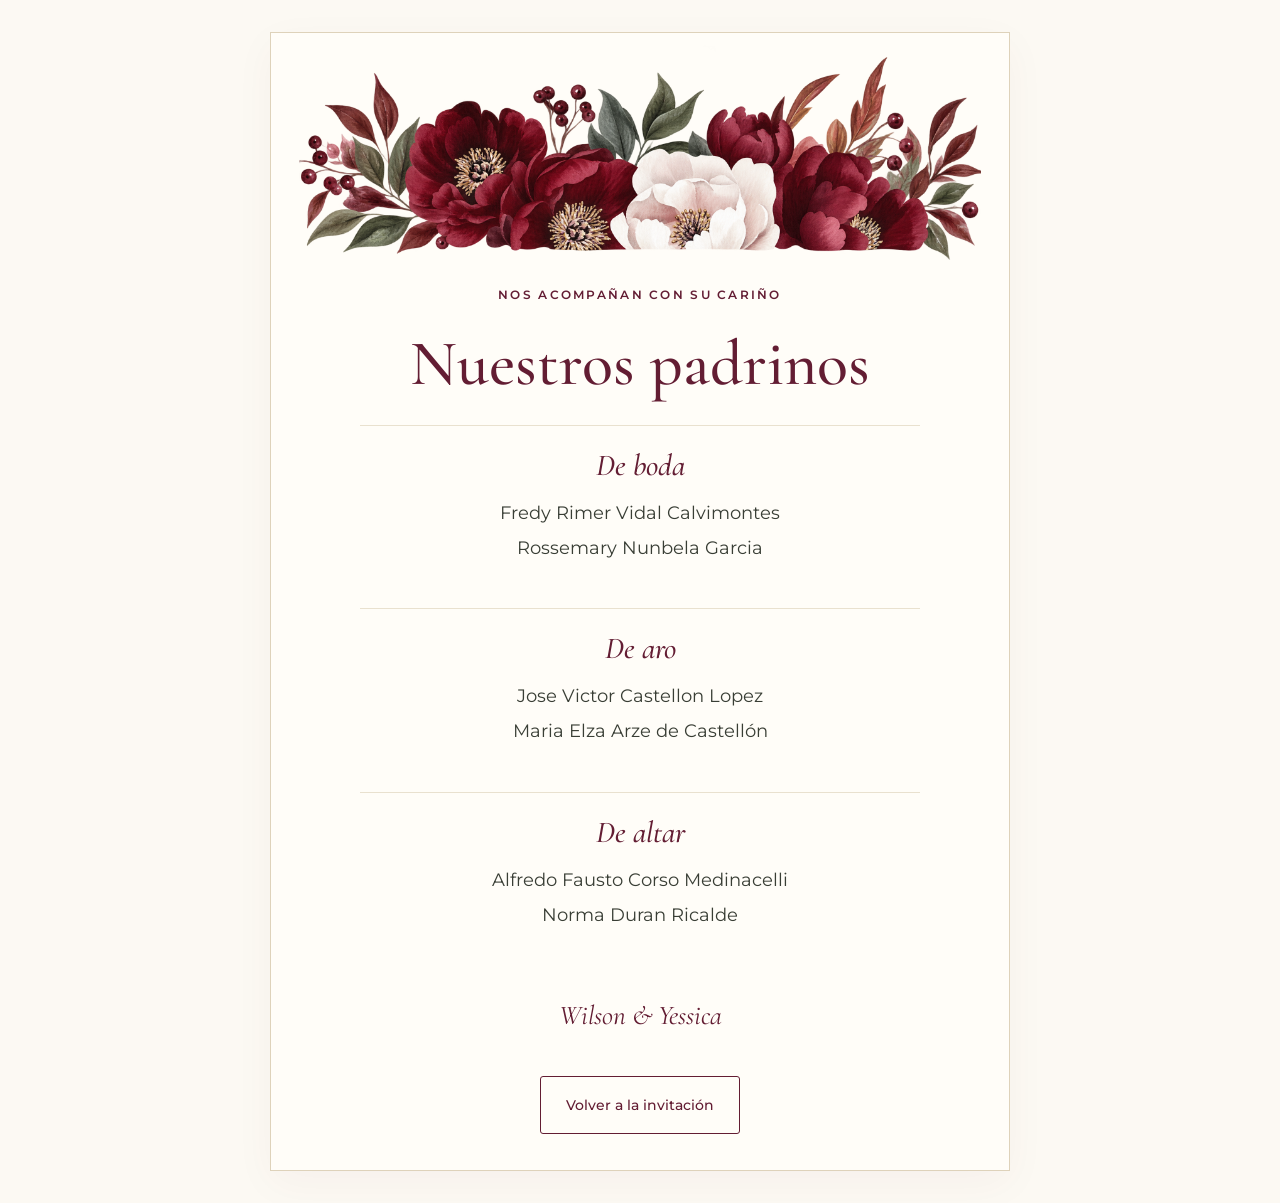
==== padrinos.html @ 0f75738a "Add files via upload" ====
<!doctype html>
<html lang="es"><head><meta charset="utf-8"><meta name="viewport" content="width=device-width,initial-scale=1"><meta name="theme-color" content="#631d33"><title>Nuestros padrinos · Wilson & Yessica</title><link rel="stylesheet" href="estilo.css?v=padrinos-6"><style>
.sponsor-sheet{width:min(92%,740px);margin:32px auto;padding:0 28px 36px;text-align:center;border:1px solid #a88a5360;background:#fffdf8;box-shadow:0 12px 40px #631d330a}.sheet-flowers{display:block;width:100%;height:auto;margin:0 auto 24px}.sponsor-sheet h1{color:var(--wine);font-size:clamp(2.6rem,9vw,4rem);margin-bottom:28px}.sponsor-sheet .sponsor-grid{display:grid;grid-template-columns:1fr;gap:0;max-width:560px;margin:auto}.sponsor-grid>div{padding:24px 0;border-top:1px solid #a88a5340}.sponsor-sheet h3{font-style:italic;margin-bottom:14px;font-size:1.9rem}.sponsor-sheet .sponsor-grid p{font-size:clamp(1rem,3.8vw,1.15rem);line-height:1.9;overflow-wrap:break-word}.sponsor-sheet .outline{margin-top:20px}.sheet-signature{font:italic 1.7rem var(--serif);color:var(--wine);margin:24px auto}@media(max-width:400px){.sponsor-sheet{padding:0 18px 28px;margin:18px auto}}
</style></head><body><main class="sponsor-sheet"><img class="sheet-flowers" src="flores-canva.png" alt="" width="1536" height="512"><p class="eyebrow">NOS ACOMPAÑAN CON SU CARIÑO</p><h1>Nuestros padrinos</h1><div class="sponsor-grid"><div><h3>De boda</h3><p>Fredy Rimer Vidal Calvimontes<br>Rossemary Nunbela Garcia</p></div><div><h3>De aro</h3><p>Jose Victor Castellon Lopez<br>Maria Elza Arze de Castellón</p></div><div><h3>De altar</h3><p>Alfredo Fausto Corso Medinacelli<br>Norma Duran Ricalde</p></div></div><p class="sheet-signature">Wilson &amp; Yessica</p><a class="outline" href="index.html#padrinos-access">Volver a la invitación</a></main></body></html>
---- estilo.css ----
@import url('https://fonts.googleapis.com/css2?family=Cormorant+Garamond:ital,wght@0,400;0,500;0,600;1,400;1,500&family=Montserrat:wght@400;500;600&display=swap');
:root{--wine:#631d33;--rose:#9c5267;--ivory:#fcf9f3;--ink:#393e35;--gold:#a88a53;--green:#52664d;--serif:'Cormorant Garamond',Georgia,serif;--sans:'Montserrat',Arial,sans-serif;color-scheme:light}*{box-sizing:border-box}html{scroll-behavior:smooth}body{margin:0;background:var(--ivory);color:var(--ink);font:16px/1.8 var(--sans)}[hidden]{display:none!important}button,a{-webkit-tap-highlight-color:transparent}button{cursor:pointer;font:inherit}a{color:inherit}button:focus-visible,a:focus-visible{outline:3px solid var(--rose);outline-offset:6px}h1,h2,h3,p{margin-top:0}h1,h2,h3{font-family:var(--serif);font-weight:500;line-height:1.05}h2{font-size:clamp(2.6rem,6vw,4.1rem);color:var(--wine);margin-bottom:35px}h2 em{font-weight:400}h3{font-size:2rem;color:var(--wine)}.eyebrow{font-size:.75rem;letter-spacing:.19em;line-height:1.8;font-weight:600;color:var(--wine);margin:0 0 24px}.cover{min-height:100vh;min-height:100svh;background:linear-gradient(#fff9ee18,#fff9ee18),url('paisaje.jpg') center/cover;display:grid;place-items:center;padding:40px 24px;text-align:center;isolation:isolate}.cover-inner{width:min(100%,660px)}.cover h1{font-size:clamp(2.7rem,7vw,4.9rem);color:var(--wine);margin-bottom:20px;text-shadow:0 1px 14px #fff}.cover h1 span{font-style:italic;font-weight:400;color:var(--gold)}.cover-date{font-size:.8rem;letter-spacing:.2em;color:var(--wine);font-weight:600}.cover-note{font:italic 1.15rem/1.5 var(--serif);margin:24px 0 0;color:#4c3e37}.envelope{position:relative;isolation:isolate;width:min(100%,390px);aspect-ratio:1.55;background:#522332;margin:60px auto 40px;perspective:1000px;border-radius:5px;box-shadow:0 24px 38px #42162640}.letter{position:absolute;inset:8% 7%;padding-top:24px;background:#fff9ec;color:var(--wine);font:italic 1.8rem var(--serif);border:1px solid var(--gold);transition:transform .8s .25s}.letter span{display:block;font:.85rem var(--sans);margin-top:12px;letter-spacing:.2em}.pocket{position:absolute;inset:0;z-index:3;background:linear-gradient(135deg,#9a4058,#672037 60%,#52182c);clip-path:polygon(0 0,50% 54%,100% 0,100% 100%,0 100%);border-radius:0 0 5px 5px}.flap{position:absolute;inset:0;z-index:4;background:linear-gradient(#792b42,#a64e64);clip-path:polygon(0 0,100% 0,50% 56%);transform-origin:top;backface-visibility:hidden;transition:transform .85s ease}.seal{position:absolute;z-index:5;left:50%;top:47%;transform:translate(-50%,-50%);width:66px;height:66px;display:flex;align-items:center;justify-content:center;gap:1px;border-radius:50%;background:linear-gradient(145deg,#ebd6a4,#b49050);border:4px double #9e7b42;color:#614221;box-shadow:0 4px 10px #35112760;font:1.25rem var(--serif);transition:opacity .25s}.seal span{font-size:.8rem}.opening .seal{opacity:0}.opening .flap{transform:rotateX(180deg)}.opening .letter{transform:translateY(-35%)}.opening .cover-inner{animation:leave .35s .85s both}.primary,.outline{display:inline-flex;align-items:center;justify-content:center;gap:16px;text-decoration:none;font:500 .85rem/1.5 var(--sans);padding:18px 25px;min-height:54px;border:1px solid var(--wine);border-radius:3px;transition:background .2s,transform .2s}.primary{background:var(--wine);color:#fff9ed;box-shadow:0 7px 20px #631d3322}.primary:hover{background:#852a45;transform:translateY(-2px)}.outline{color:var(--wine);background:transparent}.outline:hover{background:#631d330c}.primary span{font-size:1.35rem}.section{padding:82px 24px;text-align:center;max-width:1040px;margin:auto}.hero{padding-top:75px;padding-bottom:30px}.hero h2{font-size:clamp(4.5rem,12vw,7rem);line-height:.95;margin-bottom:24px}.hero h2 span{font-size:.65em;font-style:italic;color:var(--gold)}.hero-date{font-size:.8rem;letter-spacing:.06em}.portrait{position:relative;width:min(100%,410px);aspect-ratio:2/3;margin:30px auto 10px}.couple{position:absolute;left:8%;top:13%;width:84%;height:73%;padding-top:12%;background:#e8dfc7;border-radius:50%;object-fit:cover;object-position:50% 38%}.floral-frame{position:absolute;inset:0;width:100%;height:100%;object-fit:contain;pointer-events:none}.quote{font:italic clamp(1.35rem,4vw,1.75rem)/1.5 var(--serif);max-width:650px;margin:10px auto 30px}.divider{display:flex;align-items:center;gap:24px;justify-content:center;color:var(--gold);font-size:1.5rem}.divider::before,.divider::after{content:'';height:1px;width:100px;background:#a88a5366}.blessing{padding-top:36px}.parents{display:grid;grid-template-columns:1fr 1fr;gap:30px;max-width:700px;margin:0 auto 35px}.parents p{font:1.45rem/1.35 var(--serif)}.parents span{color:var(--gold)}.intro{font-size:.9rem;max-width:630px;margin:auto}.date-section{background:#f3eee5;max-width:none}.date-section h2{max-width:630px;margin-left:auto;margin-right:auto}.calendar{max-width:385px;margin:36px auto 14px;padding:24px 22px 25px;border:1px solid #a88a5370;background:#fffdf8;box-shadow:0 10px 40px #6b4c2420}.month{font:2.15rem var(--serif);color:var(--wine);margin-bottom:25px}.month span{font: .8rem var(--sans);letter-spacing:.1em;display:block;margin-top:10px}.weekdays,.days{display:grid;grid-template-columns:repeat(7,1fr);gap:6px}.weekdays{font-size:.7rem;color:var(--green);margin-bottom:13px}.days span{position:relative;display:grid;place-items:center;min-height:38px;font-size:.85rem;isolation:isolate}.wedding-day{color:white;font-weight:600}.wedding-day::before{content:'♥';position:absolute;font:51px/1 Georgia,serif;color:var(--wine);z-index:-1;top:-3px;left:50%;transform:translateX(-50%)}.date-caption{font:italic 1.4rem var(--serif);color:var(--wine)}.count-label{font-size:.85rem;margin:35px 0 16px}.countdown{display:flex;justify-content:center;gap:clamp(14px,5vw,40px);font-variant-numeric:tabular-nums}.countdown strong{display:block;font:500 clamp(2.2rem,7vw,3.4rem)/1.2 var(--serif);color:var(--wine);min-width:2ch}.countdown span{font-size:.64rem;letter-spacing:.1em;text-transform:uppercase}.continuation{font:italic 1.3rem/1.6 var(--serif);margin:38px auto 0;max-width:500px}.continuation strong{font-weight:600}.event-grid{display:grid;grid-template-columns:1fr 1fr;gap:30px;margin-top:45px}.event{padding:25px 25px 35px;border-top:1px solid var(--gold);display:flex;flex-direction:column;align-items:center}.event-number{font:italic 3rem var(--serif);color:#ab8c5755;margin-bottom:16px}.event .eyebrow{margin-bottom:18px}.event h3{margin-bottom:25px}.event p{font-size:.85rem}.event .venue{font:600 1.25rem/1.45 var(--serif)}.event .outline{margin-top:auto}.civil{color:var(--wine);font-weight:500}.sponsors{border-top:1px solid #a88a5344;padding-top:55px}.sponsor-grid{display:grid;grid-template-columns:repeat(3,1fr);gap:30px}.sponsor-grid h3{font-style:italic;font-size:1.5rem;margin-bottom:14px}.sponsor-grid p{font-size:.82rem;line-height:1.9}.rsvp{max-width:none;background:var(--wine);color:var(--ivory);padding:75px 24px}.rsvp .eyebrow{color:#e3c89b}.rsvp h2{color:#fff8ed}.rsvp>p:not(.eyebrow){max-width:480px;margin-left:auto;margin-right:auto;font-size:.9rem}.rsvp .primary{background:#fff8ed;color:var(--wine);margin-top:14px}.rsvp .questions{margin-top:42px;margin-bottom:8px;font:italic 1.4rem var(--serif)!important}.contact{font-size:.85rem;text-underline-offset:6px}.pending{padding:14px;border:1px solid #d7b88b66}footer{text-align:center;padding:50px 24px 65px;background:#eee8dc}footer .footer-names{font:italic 2.1rem var(--serif);color:var(--wine);margin-bottom:12px}footer p{font-size:.8rem}footer>span{font-size:.65rem;letter-spacing:.2em;color:#776744}.music-button{position:fixed;bottom:max(18px,env(safe-area-inset-bottom));right:max(18px,env(safe-area-inset-right));z-index:15;border:1px solid #baa77e;background:#fffaf0f2;color:var(--wine);box-shadow:0 4px 20px #32102425;border-radius:30px;min-height:48px;padding:10px 17px;font-size:1.1rem}.music-button span{font-size:.7rem;margin-left:5px}#petals{position:fixed;inset:0;pointer-events:none;z-index:10;overflow:hidden}#petals i{position:absolute;top:-35px;width:var(--size);height:calc(var(--size)*1.35);border-radius:80% 0 80% 35%;background:linear-gradient(135deg,#d99caa,#8c354e);opacity:.45;animation:fall linear infinite}#petals.paused i{animation-play-state:paused}.noscript{padding:20px;text-align:center}@keyframes fall{0%{transform:translate3d(0,-30px,0) rotate(0)}100%{transform:translate3d(var(--drift),110vh,0) rotate(360deg)}}@keyframes leave{to{opacity:0;transform:translateY(-20px)}}@media(max-width:650px){.section{padding:62px 22px}.hero{padding-bottom:25px}.cover{padding:40px 25px;background-position:center}.cover h1{max-width:340px;margin-left:auto;margin-right:auto;font-size:3.3rem}.cover h1 span{display:block;font-size:.6em;line-height:1.1}.cover .eyebrow{margin-bottom:18px}.envelope{margin-top:42px;margin-bottom:30px}.cover-note{font-size:1.05rem}.parents{gap:16px}.parents p{font-size:1.2rem}.event-grid{grid-template-columns:1fr;gap:28px}.event{padding-left:10px;padding-right:10px}.sponsor-grid{grid-template-columns:1fr;gap:20px}.sponsor-grid p{font-size:.88rem}.portrait{margin-top:10px}.hero-date{font-size:.72rem}.music-button{right:12px;bottom:12px}.rsvp{padding-bottom:80px}}@media(prefers-reduced-motion:reduce){html{scroll-behavior:auto}*,*::before,*::after{animation:none!important;transition:none!important}#petals{display:none}}


/* Flores inspiradas en la referencia de Canva a lo largo de la invitación. */
.section{position:relative}
.hero{padding-top:0}
.floral-crown{width:min(100% + 48px,780px);margin:0 auto 36px;max-height:230px;overflow:hidden}
.floral-crown img{display:block;width:100%;height:auto;transform:rotate(180deg)}
.floral-divider{width:min(100%,650px);margin:36px auto -30px;line-height:0;pointer-events:none;transform-origin:50% 100%;animation:botanical-sway 8s ease-in-out infinite alternate}
.floral-divider img{width:100%;height:auto;object-fit:contain;display:block}
.love-note{position:relative;max-width:570px;margin:44px auto 0;padding:24px 12px 0;font:italic clamp(1.35rem,4vw,1.8rem)/1.5 var(--serif);color:var(--wine)}
.love-note::before{content:'♡';display:block;font:1.65rem Georgia,serif;color:var(--gold);margin-bottom:14px}
.rsvp .love-note{font:italic clamp(1.35rem,4vw,1.8rem)/1.5 var(--serif)!important;color:#fff6e9;max-width:570px!important;margin-top:45px}
.rsvp .floral-divider{margin-bottom:-75px}
.scroll-reveal{opacity:0;transform:translateY(22px);transition:opacity .85s ease,transform .85s cubic-bezier(.2,.7,.25,1)}
.scroll-reveal.is-visible{opacity:1;transform:none}
.hero h2{animation:names-arrive 1.1s ease both}
.portrait{animation:portrait-arrive 1.2s ease both}
.event{transition:box-shadow .3s,background .3s,transform .85s,opacity .85s}
.event:hover{background:#fffdf8;box-shadow:0 12px 35px #631d3310}
.wedding-day::before{animation:heart-beat 2.8s ease-in-out infinite}
.seal{animation:seal-glow 3s ease-in-out infinite}
.primary{transition:background .25s,transform .25s,box-shadow .25s}
.primary:hover{box-shadow:0 10px 26px #631d3340}
@keyframes botanical-sway{from{transform:rotate(-.6deg)}to{transform:rotate(.6deg)}}
@keyframes names-arrive{from{opacity:0;transform:translateY(18px)}to{opacity:1;transform:none}}
@keyframes portrait-arrive{from{opacity:0;transform:scale(.96)}to{opacity:1;transform:scale(1)}}
@keyframes heart-beat{0%,70%,100%{transform:translateX(-50%) scale(1)}15%{transform:translateX(-50%) scale(1.12)}30%{transform:translateX(-50%) scale(1)}45%{transform:translateX(-50%) scale(1.07)}}
@keyframes seal-glow{0%,100%{box-shadow:0 4px 10px #35112760}50%{box-shadow:0 4px 22px #e6c58890}}
@media(max-width:650px){.hero{padding-top:0}.floral-crown{width:calc(100% + 44px);max-height:150px;margin-left:-22px;margin-bottom:24px}.floral-divider{width:calc(100% + 22px);max-width:none;margin-left:-11px;margin-bottom:-20px}.rsvp .floral-divider{margin-bottom:-80px}.love-note{padding-left:8px;padding-right:8px;margin-top:30px}}
@media(prefers-reduced-motion:reduce){.scroll-reveal{opacity:1;transform:none}*,*::before,*::after{animation:none!important;transition:none!important}}

/* Tres momentos de la celebración. */
@media(min-width:900px){.event-grid{grid-template-columns:repeat(3,minmax(0,1fr));gap:20px}.event{padding-left:12px;padding-right:12px}.event .outline{padding:15px 12px}}
@media(min-width:651px) and (max-width:899px){.event-grid{grid-template-columns:1fr;max-width:580px;margin-left:auto;margin-right:auto}}
/* Iconos de boda y mensaje de celebración solo para adultos. */
.wedding-icon{display:block;width:58px;height:58px;margin:0 auto 22px;color:var(--gold);flex-shrink:0}.event>.wedding-icon{color:var(--wine)}
.icon-small{display:inline-block;width:22px;height:22px;margin:0;color:currentColor}.outline .icon-small+span{font-size:inherit}
.adults-note{max-width:560px;margin:30px auto 34px;padding:30px 26px;border:1px solid #e3c89b70;border-radius:90px 90px 8px 8px;background:#ffffff06}
.adults-note>.wedding-icon{width:38px;height:38px;margin-bottom:16px;color:#e3c89b}.adults-note .eyebrow{font-size:.68rem;margin-bottom:18px}
.adults-note p:not(.eyebrow){font:italic 1.35rem/1.6 var(--serif);margin-bottom:16px}.adults-note p:last-child{font:.8rem/1.8 var(--sans);margin-bottom:0;color:#f0dfcf}
@media(max-width:650px){.adults-note{padding:28px 20px;border-radius:70px 70px 8px 8px}.wedding-icon{width:50px;height:50px}.icon-small{width:20px;height:20px}}

/* Papás sin conjunciones y cruz junto al nombre. */
.parents p{line-height:1.65}.parents .memory-name{display:inline-block;color:inherit;white-space:nowrap}.parents .memory-cross{display:inline;color:var(--gold);font-size:.8em;vertical-align:baseline;margin-left:.12em}
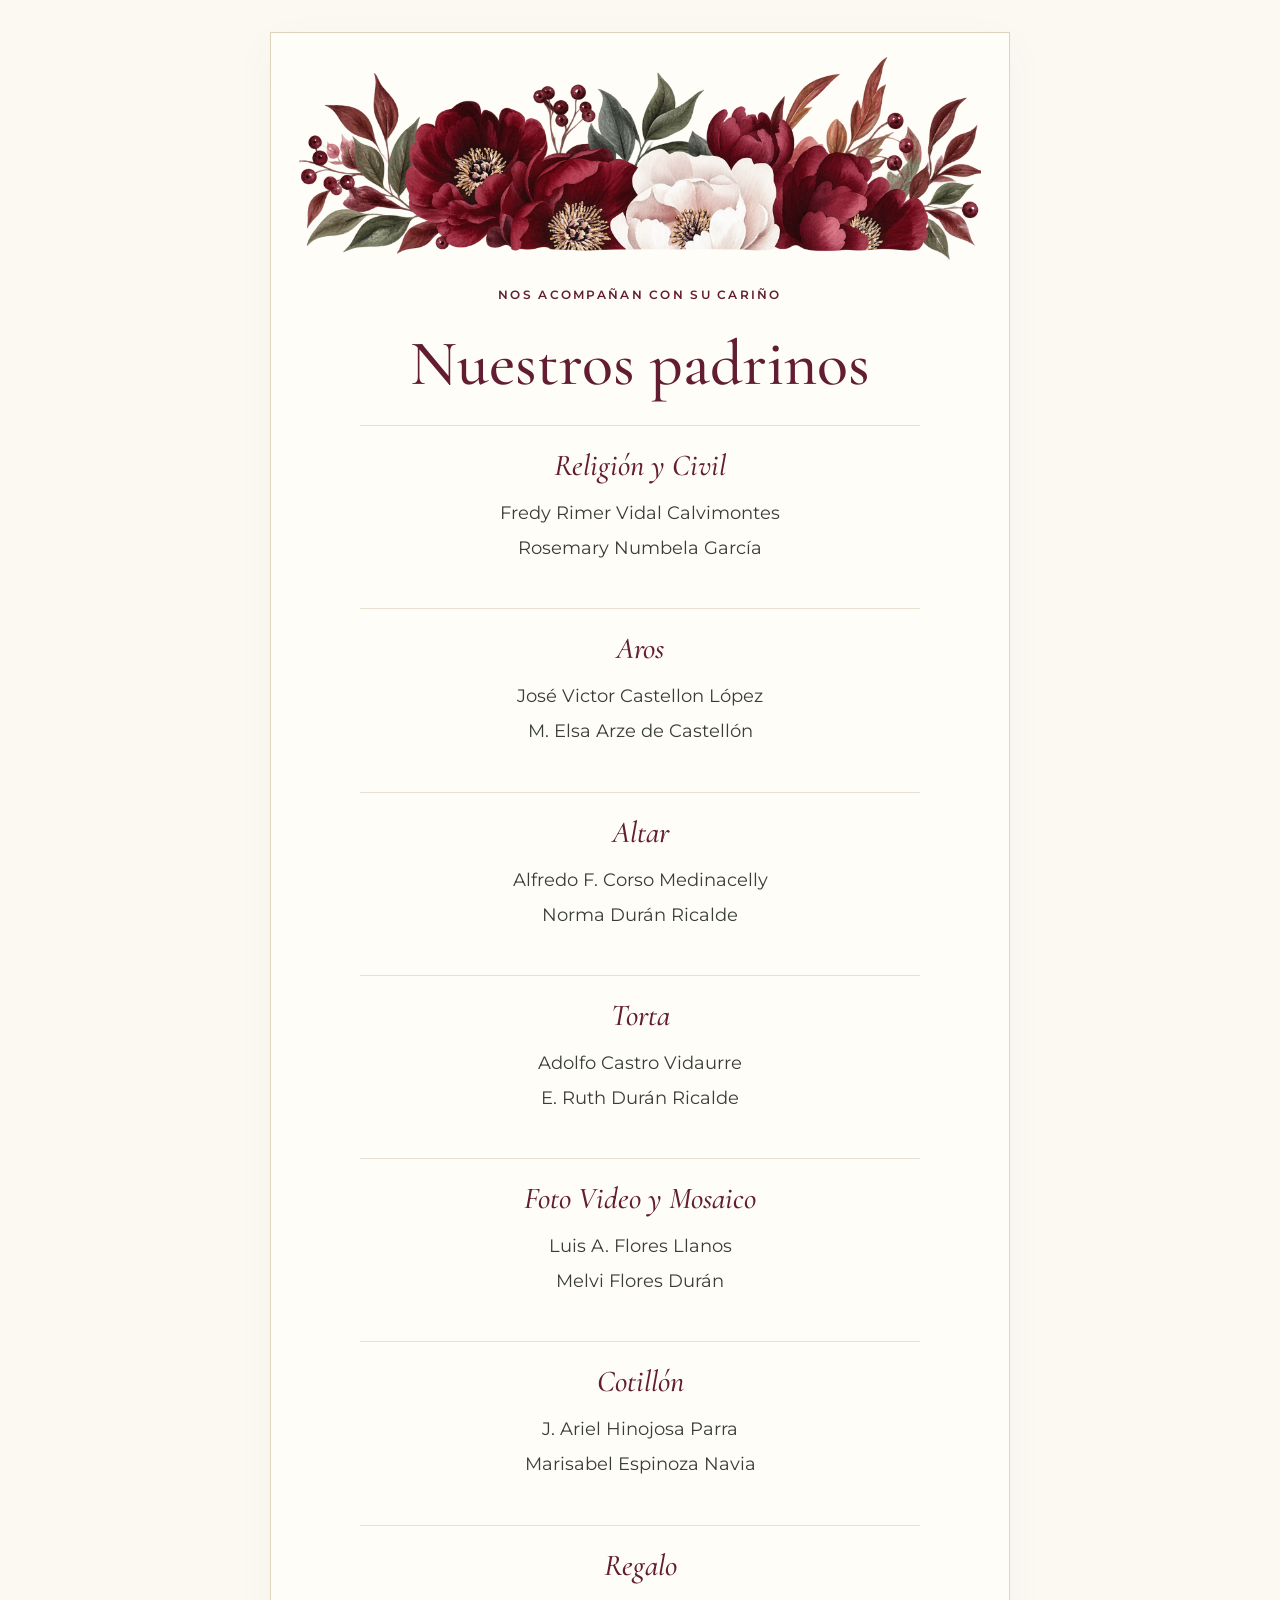
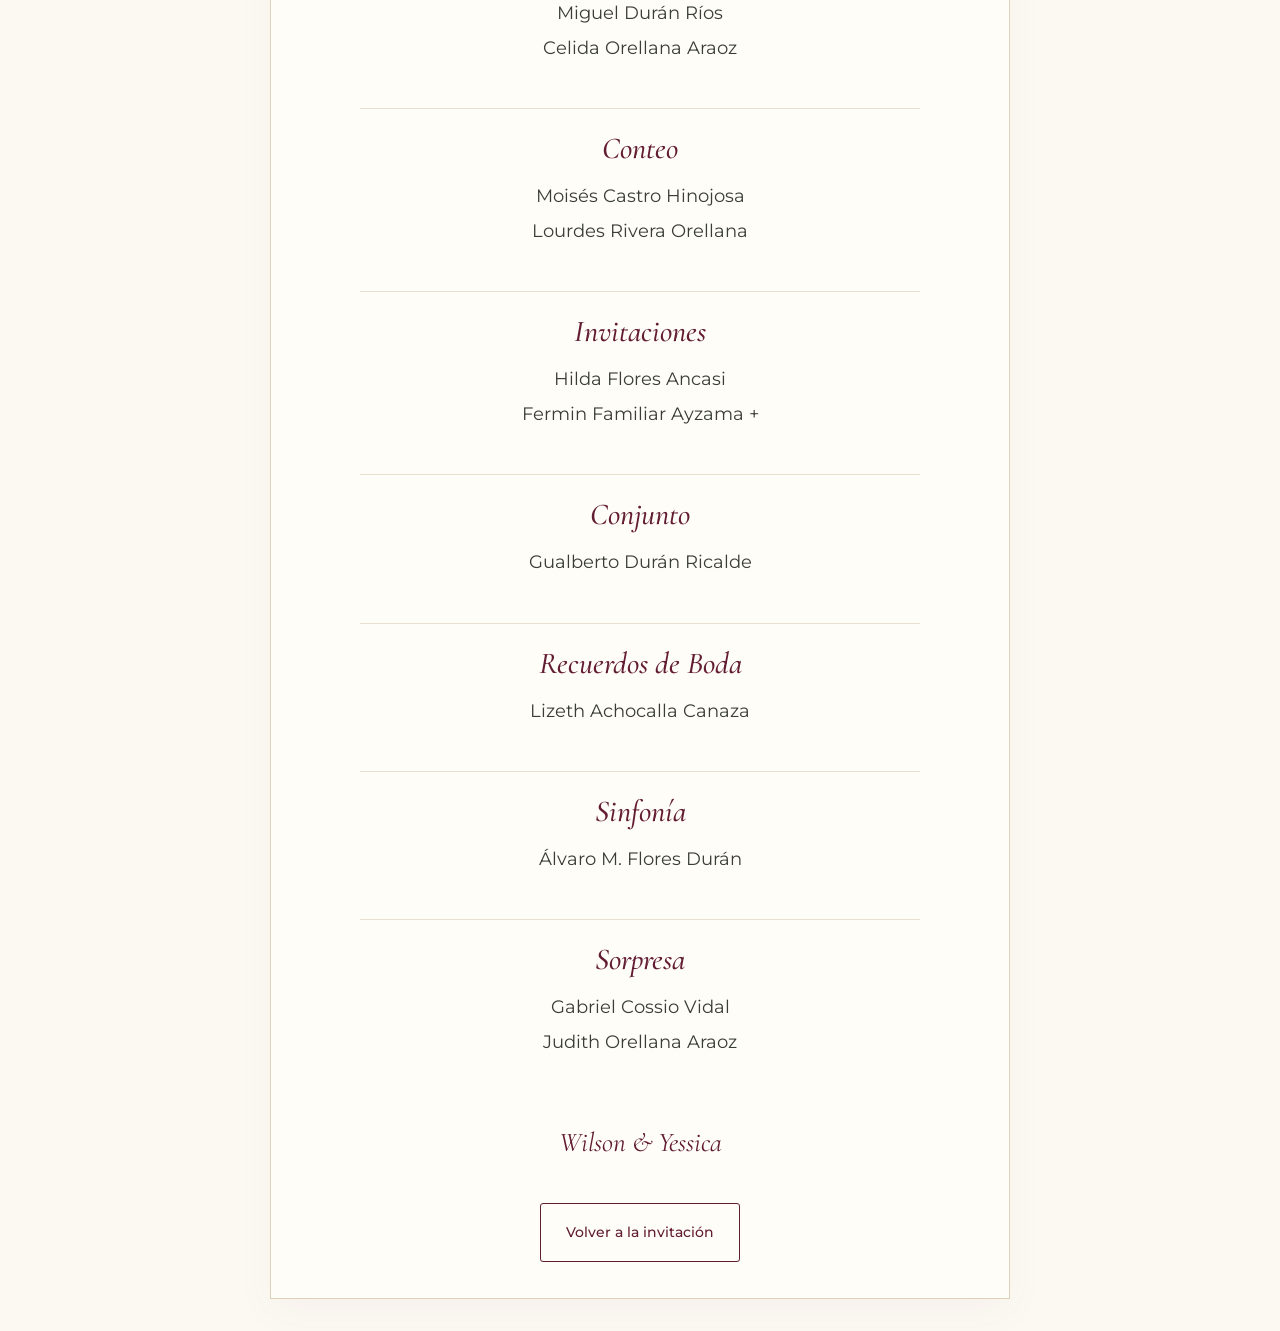
==== commit 982528a8: "Add files via upload" ====
--- a/padrinos.html
+++ b/padrinos.html
@@ -1,4 +1,4 @@
 <!doctype html>
 <html lang="es"><head><meta charset="utf-8"><meta name="viewport" content="width=device-width,initial-scale=1"><meta name="theme-color" content="#631d33"><title>Nuestros padrinos · Wilson & Yessica</title><link rel="stylesheet" href="estilo.css?v=padrinos-6"><style>
 .sponsor-sheet{width:min(92%,740px);margin:32px auto;padding:0 28px 36px;text-align:center;border:1px solid #a88a5360;background:#fffdf8;box-shadow:0 12px 40px #631d330a}.sheet-flowers{display:block;width:100%;height:auto;margin:0 auto 24px}.sponsor-sheet h1{color:var(--wine);font-size:clamp(2.6rem,9vw,4rem);margin-bottom:28px}.sponsor-sheet .sponsor-grid{display:grid;grid-template-columns:1fr;gap:0;max-width:560px;margin:auto}.sponsor-grid>div{padding:24px 0;border-top:1px solid #a88a5340}.sponsor-sheet h3{font-style:italic;margin-bottom:14px;font-size:1.9rem}.sponsor-sheet .sponsor-grid p{font-size:clamp(1rem,3.8vw,1.15rem);line-height:1.9;overflow-wrap:break-word}.sponsor-sheet .outline{margin-top:20px}.sheet-signature{font:italic 1.7rem var(--serif);color:var(--wine);margin:24px auto}@media(max-width:400px){.sponsor-sheet{padding:0 18px 28px;margin:18px auto}}
-</style></head><body><main class="sponsor-sheet"><img class="sheet-flowers" src="flores-canva.png" alt="" width="1536" height="512"><p class="eyebrow">NOS ACOMPAÑAN CON SU CARIÑO</p><h1>Nuestros padrinos</h1><div class="sponsor-grid"><div><h3>De boda</h3><p>Fredy Rimer Vidal Calvimontes<br>Rossemary Nunbela Garcia</p></div><div><h3>De aro</h3><p>Jose Victor Castellon Lopez<br>Maria Elza Arze de Castellón</p></div><div><h3>De altar</h3><p>Alfredo Fausto Corso Medinacelli<br>Norma Duran Ricalde</p></div></div><p class="sheet-signature">Wilson &amp; Yessica</p><a class="outline" href="index.html#padrinos-access">Volver a la invitación</a></main></body></html>+</style></head><body><main class="sponsor-sheet"><img class="sheet-flowers" src="flores-canva.png" alt="" width="1536" height="512"><p class="eyebrow">NOS ACOMPAÑAN CON SU CARIÑO</p><h1>Nuestros padrinos</h1><div class="sponsor-grid"><div><h3>Religión y Civil</h3><p>Fredy Rimer Vidal Calvimontes<br>Rosemary Numbela García</p></div><div><h3>Aros</h3><p>José Victor Castellon López<br>M. Elsa Arze de Castellón</p></div><div><h3>Altar</h3><p>Alfredo F. Corso Medinacelly<br>Norma Durán Ricalde</p></div><div><h3>Torta</h3><p>Adolfo Castro Vidaurre<br>E. Ruth Durán Ricalde</p></div><div><h3>Foto Video y Mosaico</h3><p>Luis A. Flores Llanos<br>Melvi Flores Durán</p></div><div><h3>Cotillón</h3><p>J. Ariel Hinojosa Parra<br>Marisabel Espinoza Navia</p></div><div><h3>Regalo</h3><p>Miguel Durán Ríos<br>Celida Orellana Araoz</p></div><div><h3>Conteo</h3><p>Moisés Castro Hinojosa<br>Lourdes Rivera Orellana</p></div><div><h3>Invitaciones</h3><p>Hilda Flores Ancasi<br>Fermin Familiar Ayzama +</p></div><div><h3>Conjunto</h3><p>Gualberto Durán Ricalde</p></div><div><h3>Recuerdos de Boda</h3><p>Lizeth Achocalla Canaza</p></div><div><h3>Sinfonía</h3><p>Álvaro M. Flores Durán</p></div><div><h3>Sorpresa</h3><p>Gabriel Cossio Vidal<br>Judith Orellana Araoz</p></div></div><p class="sheet-signature">Wilson &amp; Yessica</p><a class="outline" href="index.html#padrinos-access">Volver a la invitación</a></main></body></html>
--- a/estilo.css
+++ b/estilo.css
@@ -1,46 +1,57 @@
-@import url('https://fonts.googleapis.com/css2?family=Cormorant+Garamond:ital,wght@0,400;0,500;0,600;1,400;1,500&family=Montserrat:wght@400;500;600&display=swap');
-:root{--wine:#631d33;--rose:#9c5267;--ivory:#fcf9f3;--ink:#393e35;--gold:#a88a53;--green:#52664d;--serif:'Cormorant Garamond',Georgia,serif;--sans:'Montserrat',Arial,sans-serif;color-scheme:light}*{box-sizing:border-box}html{scroll-behavior:smooth}body{margin:0;background:var(--ivory);color:var(--ink);font:16px/1.8 var(--sans)}[hidden]{display:none!important}button,a{-webkit-tap-highlight-color:transparent}button{cursor:pointer;font:inherit}a{color:inherit}button:focus-visible,a:focus-visible{outline:3px solid var(--rose);outline-offset:6px}h1,h2,h3,p{margin-top:0}h1,h2,h3{font-family:var(--serif);font-weight:500;line-height:1.05}h2{font-size:clamp(2.6rem,6vw,4.1rem);color:var(--wine);margin-bottom:35px}h2 em{font-weight:400}h3{font-size:2rem;color:var(--wine)}.eyebrow{font-size:.75rem;letter-spacing:.19em;line-height:1.8;font-weight:600;color:var(--wine);margin:0 0 24px}.cover{min-height:100vh;min-height:100svh;background:linear-gradient(#fff9ee18,#fff9ee18),url('paisaje.jpg') center/cover;display:grid;place-items:center;padding:40px 24px;text-align:center;isolation:isolate}.cover-inner{width:min(100%,660px)}.cover h1{font-size:clamp(2.7rem,7vw,4.9rem);color:var(--wine);margin-bottom:20px;text-shadow:0 1px 14px #fff}.cover h1 span{font-style:italic;font-weight:400;color:var(--gold)}.cover-date{font-size:.8rem;letter-spacing:.2em;color:var(--wine);font-weight:600}.cover-note{font:italic 1.15rem/1.5 var(--serif);margin:24px 0 0;color:#4c3e37}.envelope{position:relative;isolation:isolate;width:min(100%,390px);aspect-ratio:1.55;background:#522332;margin:60px auto 40px;perspective:1000px;border-radius:5px;box-shadow:0 24px 38px #42162640}.letter{position:absolute;inset:8% 7%;padding-top:24px;background:#fff9ec;color:var(--wine);font:italic 1.8rem var(--serif);border:1px solid var(--gold);transition:transform .8s .25s}.letter span{display:block;font:.85rem var(--sans);margin-top:12px;letter-spacing:.2em}.pocket{position:absolute;inset:0;z-index:3;background:linear-gradient(135deg,#9a4058,#672037 60%,#52182c);clip-path:polygon(0 0,50% 54%,100% 0,100% 100%,0 100%);border-radius:0 0 5px 5px}.flap{position:absolute;inset:0;z-index:4;background:linear-gradient(#792b42,#a64e64);clip-path:polygon(0 0,100% 0,50% 56%);transform-origin:top;backface-visibility:hidden;transition:transform .85s ease}.seal{position:absolute;z-index:5;left:50%;top:47%;transform:translate(-50%,-50%);width:66px;height:66px;display:flex;align-items:center;justify-content:center;gap:1px;border-radius:50%;background:linear-gradient(145deg,#ebd6a4,#b49050);border:4px double #9e7b42;color:#614221;box-shadow:0 4px 10px #35112760;font:1.25rem var(--serif);transition:opacity .25s}.seal span{font-size:.8rem}.opening .seal{opacity:0}.opening .flap{transform:rotateX(180deg)}.opening .letter{transform:translateY(-35%)}.opening .cover-inner{animation:leave .35s .85s both}.primary,.outline{display:inline-flex;align-items:center;justify-content:center;gap:16px;text-decoration:none;font:500 .85rem/1.5 var(--sans);padding:18px 25px;min-height:54px;border:1px solid var(--wine);border-radius:3px;transition:background .2s,transform .2s}.primary{background:var(--wine);color:#fff9ed;box-shadow:0 7px 20px #631d3322}.primary:hover{background:#852a45;transform:translateY(-2px)}.outline{color:var(--wine);background:transparent}.outline:hover{background:#631d330c}.primary span{font-size:1.35rem}.section{padding:82px 24px;text-align:center;max-width:1040px;margin:auto}.hero{padding-top:75px;padding-bottom:30px}.hero h2{font-size:clamp(4.5rem,12vw,7rem);line-height:.95;margin-bottom:24px}.hero h2 span{font-size:.65em;font-style:italic;color:var(--gold)}.hero-date{font-size:.8rem;letter-spacing:.06em}.portrait{position:relative;width:min(100%,410px);aspect-ratio:2/3;margin:30px auto 10px}.couple{position:absolute;left:8%;top:13%;width:84%;height:73%;padding-top:12%;background:#e8dfc7;border-radius:50%;object-fit:cover;object-position:50% 38%}.floral-frame{position:absolute;inset:0;width:100%;height:100%;object-fit:contain;pointer-events:none}.quote{font:italic clamp(1.35rem,4vw,1.75rem)/1.5 var(--serif);max-width:650px;margin:10px auto 30px}.divider{display:flex;align-items:center;gap:24px;justify-content:center;color:var(--gold);font-size:1.5rem}.divider::before,.divider::after{content:'';height:1px;width:100px;background:#a88a5366}.blessing{padding-top:36px}.parents{display:grid;grid-template-columns:1fr 1fr;gap:30px;max-width:700px;margin:0 auto 35px}.parents p{font:1.45rem/1.35 var(--serif)}.parents span{color:var(--gold)}.intro{font-size:.9rem;max-width:630px;margin:auto}.date-section{background:#f3eee5;max-width:none}.date-section h2{max-width:630px;margin-left:auto;margin-right:auto}.calendar{max-width:385px;margin:36px auto 14px;padding:24px 22px 25px;border:1px solid #a88a5370;background:#fffdf8;box-shadow:0 10px 40px #6b4c2420}.month{font:2.15rem var(--serif);color:var(--wine);margin-bottom:25px}.month span{font: .8rem var(--sans);letter-spacing:.1em;display:block;margin-top:10px}.weekdays,.days{display:grid;grid-template-columns:repeat(7,1fr);gap:6px}.weekdays{font-size:.7rem;color:var(--green);margin-bottom:13px}.days span{position:relative;display:grid;place-items:center;min-height:38px;font-size:.85rem;isolation:isolate}.wedding-day{color:white;font-weight:600}.wedding-day::before{content:'♥';position:absolute;font:51px/1 Georgia,serif;color:var(--wine);z-index:-1;top:-3px;left:50%;transform:translateX(-50%)}.date-caption{font:italic 1.4rem var(--serif);color:var(--wine)}.count-label{font-size:.85rem;margin:35px 0 16px}.countdown{display:flex;justify-content:center;gap:clamp(14px,5vw,40px);font-variant-numeric:tabular-nums}.countdown strong{display:block;font:500 clamp(2.2rem,7vw,3.4rem)/1.2 var(--serif);color:var(--wine);min-width:2ch}.countdown span{font-size:.64rem;letter-spacing:.1em;text-transform:uppercase}.continuation{font:italic 1.3rem/1.6 var(--serif);margin:38px auto 0;max-width:500px}.continuation strong{font-weight:600}.event-grid{display:grid;grid-template-columns:1fr 1fr;gap:30px;margin-top:45px}.event{padding:25px 25px 35px;border-top:1px solid var(--gold);display:flex;flex-direction:column;align-items:center}.event-number{font:italic 3rem var(--serif);color:#ab8c5755;margin-bottom:16px}.event .eyebrow{margin-bottom:18px}.event h3{margin-bottom:25px}.event p{font-size:.85rem}.event .venue{font:600 1.25rem/1.45 var(--serif)}.event .outline{margin-top:auto}.civil{color:var(--wine);font-weight:500}.sponsors{border-top:1px solid #a88a5344;padding-top:55px}.sponsor-grid{display:grid;grid-template-columns:repeat(3,1fr);gap:30px}.sponsor-grid h3{font-style:italic;font-size:1.5rem;margin-bottom:14px}.sponsor-grid p{font-size:.82rem;line-height:1.9}.rsvp{max-width:none;background:var(--wine);color:var(--ivory);padding:75px 24px}.rsvp .eyebrow{color:#e3c89b}.rsvp h2{color:#fff8ed}.rsvp>p:not(.eyebrow){max-width:480px;margin-left:auto;margin-right:auto;font-size:.9rem}.rsvp .primary{background:#fff8ed;color:var(--wine);margin-top:14px}.rsvp .questions{margin-top:42px;margin-bottom:8px;font:italic 1.4rem var(--serif)!important}.contact{font-size:.85rem;text-underline-offset:6px}.pending{padding:14px;border:1px solid #d7b88b66}footer{text-align:center;padding:50px 24px 65px;background:#eee8dc}footer .footer-names{font:italic 2.1rem var(--serif);color:var(--wine);margin-bottom:12px}footer p{font-size:.8rem}footer>span{font-size:.65rem;letter-spacing:.2em;color:#776744}.music-button{position:fixed;bottom:max(18px,env(safe-area-inset-bottom));right:max(18px,env(safe-area-inset-right));z-index:15;border:1px solid #baa77e;background:#fffaf0f2;color:var(--wine);box-shadow:0 4px 20px #32102425;border-radius:30px;min-height:48px;padding:10px 17px;font-size:1.1rem}.music-button span{font-size:.7rem;margin-left:5px}#petals{position:fixed;inset:0;pointer-events:none;z-index:10;overflow:hidden}#petals i{position:absolute;top:-35px;width:var(--size);height:calc(var(--size)*1.35);border-radius:80% 0 80% 35%;background:linear-gradient(135deg,#d99caa,#8c354e);opacity:.45;animation:fall linear infinite}#petals.paused i{animation-play-state:paused}.noscript{padding:20px;text-align:center}@keyframes fall{0%{transform:translate3d(0,-30px,0) rotate(0)}100%{transform:translate3d(var(--drift),110vh,0) rotate(360deg)}}@keyframes leave{to{opacity:0;transform:translateY(-20px)}}@media(max-width:650px){.section{padding:62px 22px}.hero{padding-bottom:25px}.cover{padding:40px 25px;background-position:center}.cover h1{max-width:340px;margin-left:auto;margin-right:auto;font-size:3.3rem}.cover h1 span{display:block;font-size:.6em;line-height:1.1}.cover .eyebrow{margin-bottom:18px}.envelope{margin-top:42px;margin-bottom:30px}.cover-note{font-size:1.05rem}.parents{gap:16px}.parents p{font-size:1.2rem}.event-grid{grid-template-columns:1fr;gap:28px}.event{padding-left:10px;padding-right:10px}.sponsor-grid{grid-template-columns:1fr;gap:20px}.sponsor-grid p{font-size:.88rem}.portrait{margin-top:10px}.hero-date{font-size:.72rem}.music-button{right:12px;bottom:12px}.rsvp{padding-bottom:80px}}@media(prefers-reduced-motion:reduce){html{scroll-behavior:auto}*,*::before,*::after{animation:none!important;transition:none!important}#petals{display:none}}
+@import url('https://fonts.googleapis.com/css2?family=Cormorant+Garamond:ital,wght@0,400;0,500;0,600;1,400;1,500&family=Montserrat:wght@400;500;600&display=swap');
+:root{--wine:#631d33;--rose:#9c5267;--ivory:#fcf9f3;--ink:#393e35;--gold:#a88a53;--green:#52664d;--serif:'Cormorant Garamond',Georgia,serif;--sans:'Montserrat',Arial,sans-serif;color-scheme:light}*{box-sizing:border-box}html{scroll-behavior:smooth}body{margin:0;background:var(--ivory);color:var(--ink);font:16px/1.8 var(--sans)}[hidden]{display:none!important}button,a{-webkit-tap-highlight-color:transparent}button{cursor:pointer;font:inherit}a{color:inherit}button:focus-visible,a:focus-visible{outline:3px solid var(--rose);outline-offset:6px}h1,h2,h3,p{margin-top:0}h1,h2,h3{font-family:var(--serif);font-weight:500;line-height:1.05}h2{font-size:clamp(2.6rem,6vw,4.1rem);color:var(--wine);margin-bottom:35px}h2 em{font-weight:400}h3{font-size:2rem;color:var(--wine)}.eyebrow{font-size:.75rem;letter-spacing:.19em;line-height:1.8;font-weight:600;color:var(--wine);margin:0 0 24px}.cover{min-height:100vh;min-height:100svh;background:linear-gradient(#fff9ee18,#fff9ee18),url('paisaje.jpg') center/cover;display:grid;place-items:center;padding:40px 24px;text-align:center;isolation:isolate}.cover-inner{width:min(100%,660px)}.cover h1{font-size:clamp(2.7rem,7vw,4.9rem);color:var(--wine);margin-bottom:20px;text-shadow:0 1px 14px #fff}.cover h1 span{font-style:italic;font-weight:400;color:var(--gold)}.cover-date{font-size:.8rem;letter-spacing:.2em;color:var(--wine);font-weight:600}.cover-note{font:italic 1.15rem/1.5 var(--serif);margin:24px 0 0;color:#4c3e37}.envelope{position:relative;isolation:isolate;width:min(100%,390px);aspect-ratio:1.55;background:#522332;margin:60px auto 40px;perspective:1000px;border-radius:5px;box-shadow:0 24px 38px #42162640}.letter{position:absolute;inset:8% 7%;padding-top:24px;background:#fff9ec;color:var(--wine);font:italic 1.8rem var(--serif);border:1px solid var(--gold);transition:transform .8s .25s}.letter span{display:block;font:.85rem var(--sans);margin-top:12px;letter-spacing:.2em}.pocket{position:absolute;inset:0;z-index:3;background:linear-gradient(135deg,#9a4058,#672037 60%,#52182c);clip-path:polygon(0 0,50% 54%,100% 0,100% 100%,0 100%);border-radius:0 0 5px 5px}.flap{position:absolute;inset:0;z-index:4;background:linear-gradient(#792b42,#a64e64);clip-path:polygon(0 0,100% 0,50% 56%);transform-origin:top;backface-visibility:hidden;transition:transform .85s ease}.seal{position:absolute;z-index:5;left:50%;top:47%;transform:translate(-50%,-50%);width:66px;height:66px;display:flex;align-items:center;justify-content:center;gap:1px;border-radius:50%;background:linear-gradient(145deg,#ebd6a4,#b49050);border:4px double #9e7b42;color:#614221;box-shadow:0 4px 10px #35112760;font:1.25rem var(--serif);transition:opacity .25s}.seal span{font-size:.8rem}.opening .seal{opacity:0}.opening .flap{transform:rotateX(180deg)}.opening .letter{transform:translateY(-35%)}.opening .cover-inner{animation:leave .35s .85s both}.primary,.outline{display:inline-flex;align-items:center;justify-content:center;gap:16px;text-decoration:none;font:500 .85rem/1.5 var(--sans);padding:18px 25px;min-height:54px;border:1px solid var(--wine);border-radius:3px;transition:background .2s,transform .2s}.primary{background:var(--wine);color:#fff9ed;box-shadow:0 7px 20px #631d3322}.primary:hover{background:#852a45;transform:translateY(-2px)}.outline{color:var(--wine);background:transparent}.outline:hover{background:#631d330c}.primary span{font-size:1.35rem}.section{padding:82px 24px;text-align:center;max-width:1040px;margin:auto}.hero{padding-top:75px;padding-bottom:30px}.hero h2{font-size:clamp(4.5rem,12vw,7rem);line-height:.95;margin-bottom:24px}.hero h2 span{font-size:.65em;font-style:italic;color:var(--gold)}.hero-date{font-size:.8rem;letter-spacing:.06em}.portrait{position:relative;width:min(100%,410px);aspect-ratio:2/3;margin:30px auto 10px}.couple{position:absolute;left:8%;top:13%;width:84%;height:73%;padding-top:12%;background:#e8dfc7;border-radius:50%;object-fit:cover;object-position:50% 38%}.floral-frame{position:absolute;inset:0;width:100%;height:100%;object-fit:contain;pointer-events:none}.quote{font:italic clamp(1.35rem,4vw,1.75rem)/1.5 var(--serif);max-width:650px;margin:10px auto 30px}.divider{display:flex;align-items:center;gap:24px;justify-content:center;color:var(--gold);font-size:1.5rem}.divider::before,.divider::after{content:'';height:1px;width:100px;background:#a88a5366}.blessing{padding-top:36px}.parents{display:grid;grid-template-columns:1fr 1fr;gap:30px;max-width:700px;margin:0 auto 35px}.parents p{font:1.45rem/1.35 var(--serif)}.parents span{color:var(--gold)}.intro{font-size:.9rem;max-width:630px;margin:auto}.date-section{background:#f3eee5;max-width:none}.date-section h2{max-width:630px;margin-left:auto;margin-right:auto}.calendar{max-width:385px;margin:36px auto 14px;padding:24px 22px 25px;border:1px solid #a88a5370;background:#fffdf8;box-shadow:0 10px 40px #6b4c2420}.month{font:2.15rem var(--serif);color:var(--wine);margin-bottom:25px}.month span{font: .8rem var(--sans);letter-spacing:.1em;display:block;margin-top:10px}.weekdays,.days{display:grid;grid-template-columns:repeat(7,1fr);gap:6px}.weekdays{font-size:.7rem;color:var(--green);margin-bottom:13px}.days span{position:relative;display:grid;place-items:center;min-height:38px;font-size:.85rem;isolation:isolate}.wedding-day{color:white;font-weight:600}.wedding-day::before{content:'♥';position:absolute;font:51px/1 Georgia,serif;color:var(--wine);z-index:-1;top:-3px;left:50%;transform:translateX(-50%)}.date-caption{font:italic 1.4rem var(--serif);color:var(--wine)}.count-label{font-size:.85rem;margin:35px 0 16px}.countdown{display:flex;justify-content:center;gap:clamp(14px,5vw,40px);font-variant-numeric:tabular-nums}.countdown strong{display:block;font:500 clamp(2.2rem,7vw,3.4rem)/1.2 var(--serif);color:var(--wine);min-width:2ch}.countdown span{font-size:.64rem;letter-spacing:.1em;text-transform:uppercase}.continuation{font:italic 1.3rem/1.6 var(--serif);margin:38px auto 0;max-width:500px}.continuation strong{font-weight:600}.event-grid{display:grid;grid-template-columns:1fr 1fr;gap:30px;margin-top:45px}.event{padding:25px 25px 35px;border-top:1px solid var(--gold);display:flex;flex-direction:column;align-items:center}.event-number{font:italic 3rem var(--serif);color:#ab8c5755;margin-bottom:16px}.event .eyebrow{margin-bottom:18px}.event h3{margin-bottom:25px}.event p{font-size:.85rem}.event .venue{font:600 1.25rem/1.45 var(--serif)}.event .outline{margin-top:auto}.civil{color:var(--wine);font-weight:500}.sponsors{border-top:1px solid #a88a5344;padding-top:55px}.sponsor-grid{display:grid;grid-template-columns:repeat(3,1fr);gap:30px}.sponsor-grid h3{font-style:italic;font-size:1.5rem;margin-bottom:14px}.sponsor-grid p{font-size:.82rem;line-height:1.9}.rsvp{max-width:none;background:var(--wine);color:var(--ivory);padding:75px 24px}.rsvp .eyebrow{color:#e3c89b}.rsvp h2{color:#fff8ed}.rsvp>p:not(.eyebrow){max-width:480px;margin-left:auto;margin-right:auto;font-size:.9rem}.rsvp .primary{background:#fff8ed;color:var(--wine);margin-top:14px}.rsvp .questions{margin-top:42px;margin-bottom:8px;font:italic 1.4rem var(--serif)!important}.contact{font-size:.85rem;text-underline-offset:6px}.pending{padding:14px;border:1px solid #d7b88b66}footer{text-align:center;padding:50px 24px 65px;background:#eee8dc}footer .footer-names{font:italic 2.1rem var(--serif);color:var(--wine);margin-bottom:12px}footer p{font-size:.8rem}footer>span{font-size:.65rem;letter-spacing:.2em;color:#776744}.music-button{position:fixed;bottom:max(18px,env(safe-area-inset-bottom));right:max(18px,env(safe-area-inset-right));z-index:15;border:1px solid #baa77e;background:#fffaf0f2;color:var(--wine);box-shadow:0 4px 20px #32102425;border-radius:30px;min-height:48px;padding:10px 17px;font-size:1.1rem}.music-button span{font-size:.7rem;margin-left:5px}#petals{position:fixed;inset:0;pointer-events:none;z-index:10;overflow:hidden}#petals i{position:absolute;top:-35px;width:var(--size);height:calc(var(--size)*1.35);border-radius:80% 0 80% 35%;background:linear-gradient(135deg,#d99caa,#8c354e);opacity:.45;animation:fall linear infinite}#petals.paused i{animation-play-state:paused}.noscript{padding:20px;text-align:center}@keyframes fall{0%{transform:translate3d(0,-30px,0) rotate(0)}100%{transform:translate3d(var(--drift),110vh,0) rotate(360deg)}}@keyframes leave{to{opacity:0;transform:translateY(-20px)}}@media(max-width:650px){.section{padding:62px 22px}.hero{padding-bottom:25px}.cover{padding:40px 25px;background-position:center}.cover h1{max-width:340px;margin-left:auto;margin-right:auto;font-size:3.3rem}.cover h1 span{display:block;font-size:.6em;line-height:1.1}.cover .eyebrow{margin-bottom:18px}.envelope{margin-top:42px;margin-bottom:30px}.cover-note{font-size:1.05rem}.parents{gap:16px}.parents p{font-size:1.2rem}.event-grid{grid-template-columns:1fr;gap:28px}.event{padding-left:10px;padding-right:10px}.sponsor-grid{grid-template-columns:1fr;gap:20px}.sponsor-grid p{font-size:.88rem}.portrait{margin-top:10px}.hero-date{font-size:.72rem}.music-button{right:12px;bottom:12px}.rsvp{padding-bottom:80px}}@media(prefers-reduced-motion:reduce){html{scroll-behavior:auto}*,*::before,*::after{animation:none!important;transition:none!important}#petals{display:none}}
 
 
-/* Flores inspiradas en la referencia de Canva a lo largo de la invitación. */
-.section{position:relative}
-.hero{padding-top:0}
-.floral-crown{width:min(100% + 48px,780px);margin:0 auto 36px;max-height:230px;overflow:hidden}
-.floral-crown img{display:block;width:100%;height:auto;transform:rotate(180deg)}
-.floral-divider{width:min(100%,650px);margin:36px auto -30px;line-height:0;pointer-events:none;transform-origin:50% 100%;animation:botanical-sway 8s ease-in-out infinite alternate}
-.floral-divider img{width:100%;height:auto;object-fit:contain;display:block}
-.love-note{position:relative;max-width:570px;margin:44px auto 0;padding:24px 12px 0;font:italic clamp(1.35rem,4vw,1.8rem)/1.5 var(--serif);color:var(--wine)}
-.love-note::before{content:'♡';display:block;font:1.65rem Georgia,serif;color:var(--gold);margin-bottom:14px}
-.rsvp .love-note{font:italic clamp(1.35rem,4vw,1.8rem)/1.5 var(--serif)!important;color:#fff6e9;max-width:570px!important;margin-top:45px}
-.rsvp .floral-divider{margin-bottom:-75px}
-.scroll-reveal{opacity:0;transform:translateY(22px);transition:opacity .85s ease,transform .85s cubic-bezier(.2,.7,.25,1)}
-.scroll-reveal.is-visible{opacity:1;transform:none}
-.hero h2{animation:names-arrive 1.1s ease both}
-.portrait{animation:portrait-arrive 1.2s ease both}
-.event{transition:box-shadow .3s,background .3s,transform .85s,opacity .85s}
-.event:hover{background:#fffdf8;box-shadow:0 12px 35px #631d3310}
-.wedding-day::before{animation:heart-beat 2.8s ease-in-out infinite}
-.seal{animation:seal-glow 3s ease-in-out infinite}
-.primary{transition:background .25s,transform .25s,box-shadow .25s}
-.primary:hover{box-shadow:0 10px 26px #631d3340}
-@keyframes botanical-sway{from{transform:rotate(-.6deg)}to{transform:rotate(.6deg)}}
-@keyframes names-arrive{from{opacity:0;transform:translateY(18px)}to{opacity:1;transform:none}}
-@keyframes portrait-arrive{from{opacity:0;transform:scale(.96)}to{opacity:1;transform:scale(1)}}
-@keyframes heart-beat{0%,70%,100%{transform:translateX(-50%) scale(1)}15%{transform:translateX(-50%) scale(1.12)}30%{transform:translateX(-50%) scale(1)}45%{transform:translateX(-50%) scale(1.07)}}
-@keyframes seal-glow{0%,100%{box-shadow:0 4px 10px #35112760}50%{box-shadow:0 4px 22px #e6c58890}}
-@media(max-width:650px){.hero{padding-top:0}.floral-crown{width:calc(100% + 44px);max-height:150px;margin-left:-22px;margin-bottom:24px}.floral-divider{width:calc(100% + 22px);max-width:none;margin-left:-11px;margin-bottom:-20px}.rsvp .floral-divider{margin-bottom:-80px}.love-note{padding-left:8px;padding-right:8px;margin-top:30px}}
+/* Flores inspiradas en la referencia de Canva a lo largo de la invitación. */
+.section{position:relative}
+.hero{padding-top:0}
+.floral-crown{width:min(100% + 48px,780px);margin:0 auto 36px;max-height:230px;overflow:hidden}
+.floral-crown img{display:block;width:100%;height:auto;transform:rotate(180deg)}
+.floral-divider{width:min(100%,650px);margin:36px auto -30px;line-height:0;pointer-events:none;transform-origin:50% 100%;animation:botanical-sway 8s ease-in-out infinite alternate}
+.floral-divider img{width:100%;height:auto;object-fit:contain;display:block}
+.love-note{position:relative;max-width:570px;margin:44px auto 0;padding:24px 12px 0;font:italic clamp(1.35rem,4vw,1.8rem)/1.5 var(--serif);color:var(--wine)}
+.love-note::before{content:'♡';display:block;font:1.65rem Georgia,serif;color:var(--gold);margin-bottom:14px}
+.rsvp .love-note{font:italic clamp(1.35rem,4vw,1.8rem)/1.5 var(--serif)!important;color:#fff6e9;max-width:570px!important;margin-top:45px}
+.rsvp .floral-divider{margin-bottom:-75px}
+.scroll-reveal{opacity:0;transform:translateY(22px);transition:opacity .85s ease,transform .85s cubic-bezier(.2,.7,.25,1)}
+.scroll-reveal.is-visible{opacity:1;transform:none}
+.hero h2{animation:names-arrive 1.1s ease both}
+.portrait{animation:portrait-arrive 1.2s ease both}
+.event{transition:box-shadow .3s,background .3s,transform .85s,opacity .85s}
+.event:hover{background:#fffdf8;box-shadow:0 12px 35px #631d3310}
+.wedding-day::before{animation:heart-beat 2.8s ease-in-out infinite}
+.seal{animation:seal-glow 3s ease-in-out infinite}
+.primary{transition:background .25s,transform .25s,box-shadow .25s}
+.primary:hover{box-shadow:0 10px 26px #631d3340}
+@keyframes botanical-sway{from{transform:rotate(-.6deg)}to{transform:rotate(.6deg)}}
+@keyframes names-arrive{from{opacity:0;transform:translateY(18px)}to{opacity:1;transform:none}}
+@keyframes portrait-arrive{from{opacity:0;transform:scale(.96)}to{opacity:1;transform:scale(1)}}
+@keyframes heart-beat{0%,70%,100%{transform:translateX(-50%) scale(1)}15%{transform:translateX(-50%) scale(1.12)}30%{transform:translateX(-50%) scale(1)}45%{transform:translateX(-50%) scale(1.07)}}
+@keyframes seal-glow{0%,100%{box-shadow:0 4px 10px #35112760}50%{box-shadow:0 4px 22px #e6c58890}}
+@media(max-width:650px){.hero{padding-top:0}.floral-crown{width:calc(100% + 44px);max-height:150px;margin-left:-22px;margin-bottom:24px}.floral-divider{width:calc(100% + 22px);max-width:none;margin-left:-11px;margin-bottom:-20px}.rsvp .floral-divider{margin-bottom:-80px}.love-note{padding-left:8px;padding-right:8px;margin-top:30px}}
 @media(prefers-reduced-motion:reduce){.scroll-reveal{opacity:1;transform:none}*,*::before,*::after{animation:none!important;transition:none!important}}
 
 /* Tres momentos de la celebración. */
 @media(min-width:900px){.event-grid{grid-template-columns:repeat(3,minmax(0,1fr));gap:20px}.event{padding-left:12px;padding-right:12px}.event .outline{padding:15px 12px}}
 @media(min-width:651px) and (max-width:899px){.event-grid{grid-template-columns:1fr;max-width:580px;margin-left:auto;margin-right:auto}}
-/* Iconos de boda y mensaje de celebración solo para adultos. */
-.wedding-icon{display:block;width:58px;height:58px;margin:0 auto 22px;color:var(--gold);flex-shrink:0}.event>.wedding-icon{color:var(--wine)}
-.icon-small{display:inline-block;width:22px;height:22px;margin:0;color:currentColor}.outline .icon-small+span{font-size:inherit}
-.adults-note{max-width:560px;margin:30px auto 34px;padding:30px 26px;border:1px solid #e3c89b70;border-radius:90px 90px 8px 8px;background:#ffffff06}
-.adults-note>.wedding-icon{width:38px;height:38px;margin-bottom:16px;color:#e3c89b}.adults-note .eyebrow{font-size:.68rem;margin-bottom:18px}
-.adults-note p:not(.eyebrow){font:italic 1.35rem/1.6 var(--serif);margin-bottom:16px}.adults-note p:last-child{font:.8rem/1.8 var(--sans);margin-bottom:0;color:#f0dfcf}
+/* Iconos de boda y mensaje de celebración solo para adultos. */
+.wedding-icon{display:block;width:58px;height:58px;margin:0 auto 22px;color:var(--gold);flex-shrink:0}.event>.wedding-icon{color:var(--wine)}
+.icon-small{display:inline-block;width:22px;height:22px;margin:0;color:currentColor}.outline .icon-small+span{font-size:inherit}
+.adults-note{max-width:560px;margin:30px auto 34px;padding:30px 26px;border:1px solid #e3c89b70;border-radius:90px 90px 8px 8px;background:#ffffff06}
+.adults-note>.wedding-icon{width:38px;height:38px;margin-bottom:16px;color:#e3c89b}.adults-note .eyebrow{font-size:.68rem;margin-bottom:18px}
+.adults-note p:not(.eyebrow){font:italic 1.35rem/1.6 var(--serif);margin-bottom:16px}.adults-note p:last-child{font:.8rem/1.8 var(--sans);margin-bottom:0;color:#f0dfcf}
 @media(max-width:650px){.adults-note{padding:28px 20px;border-radius:70px 70px 8px 8px}.wedding-icon{width:50px;height:50px}.icon-small{width:20px;height:20px}}
 
 /* Papás sin conjunciones y cruz junto al nombre. */
 .parents p{line-height:1.65}.parents .memory-name{display:inline-block;color:inherit;white-space:nowrap}.parents .memory-cross{display:inline;color:var(--gold);font-size:.8em;vertical-align:baseline;margin-left:.12em}
+
+/* Acceso floral a la hoja independiente de padrinos. */
+.sponsors-link-section{padding:24px 24px 46px;text-align:center;background:var(--ivory)}
+.sponsors-floral-link{position:relative;display:flex;flex-direction:column;align-items:center;width:min(100%,390px);margin:auto;padding:0 22px 25px;border:1px solid #b4975c;border-radius:26px;background:linear-gradient(145deg,#fffdf8,#f2e8da);box-shadow:0 8px 24px #631d3312;text-decoration:none;color:var(--wine);transition:transform .25s ease,box-shadow .25s ease}
+.sponsors-floral-link::after{content:'';position:absolute;inset:6px;border:1px solid #b4975c50;border-radius:21px;pointer-events:none}
+.sponsors-floral-link img{display:block;width:100%;height:auto;max-width:310px;margin:0 auto 8px;object-fit:contain}
+.sponsors-link-label{font:italic 500 clamp(2rem,7vw,2.7rem)/1.2 var(--serif)}
+.sponsors-link-caption{font:.75rem/1.6 var(--sans);margin-top:10px;color:#765c50}
+.sponsors-link-caption span{display:inline-block;margin-left:7px;color:var(--wine);font-size:1.1rem}
+.sponsors-floral-link:hover{transform:translateY(-3px);box-shadow:0 12px 30px #631d3325}
+@media(prefers-reduced-motion:reduce){.sponsors-floral-link{transition:none}.sponsors-floral-link:hover{transform:none}}
